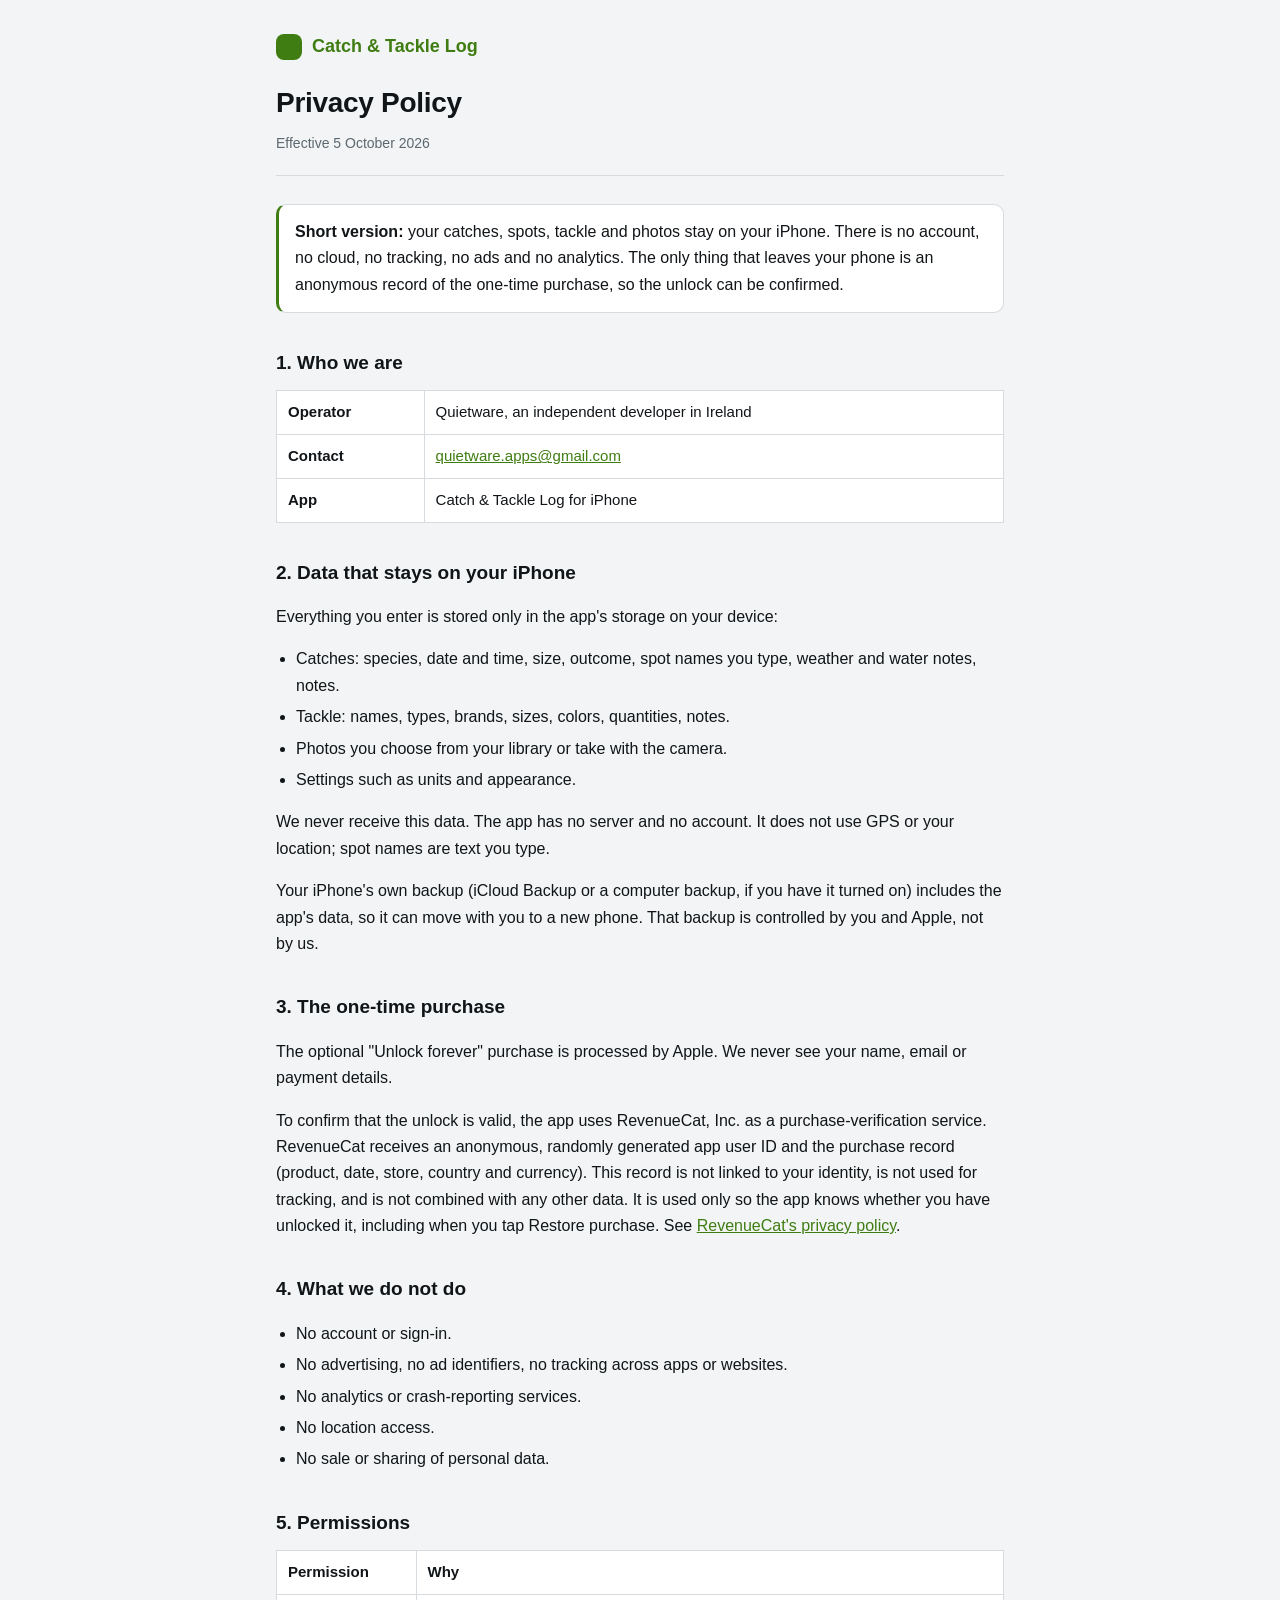
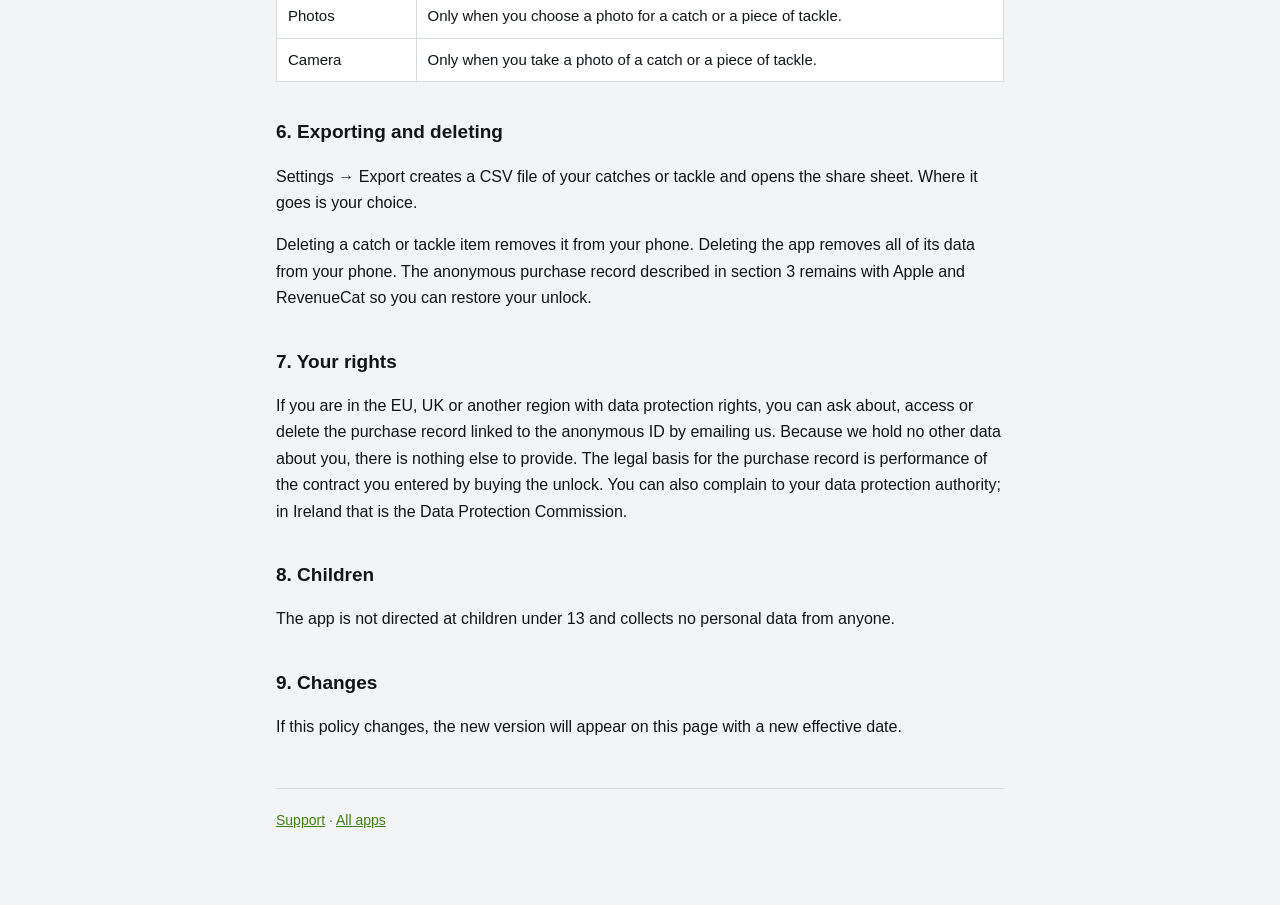
==== privacy.html @ 06556f9f "Add files via upload" ====
<!DOCTYPE html>
<html lang="en">
<head>
<meta charset="utf-8">
<meta name="viewport" content="width=device-width, initial-scale=1">
<title>Privacy Policy · Catch &amp; Tackle Log</title>
<link rel="stylesheet" href="../style.css">
</head>
<body>
<div class="wrap">

<header>
  <div class="brand"><span class="dot"></span> Catch &amp; Tackle Log</div>
  <h1>Privacy Policy</h1>
  <p class="meta">Effective 5 October 2026</p>
</header>

<div class="note">
  <strong>Short version:</strong> your catches, spots, tackle and photos stay on your iPhone. There is no account,
  no cloud, no tracking, no ads and no analytics. The only thing that leaves your phone is an anonymous
  record of the one-time purchase, so the unlock can be confirmed.
</div>

<h2>1. Who we are</h2>
<table>
  <tr><th>Operator</th><td>Quietware, an independent developer in Ireland</td></tr>
  <tr><th>Contact</th><td><a href="mailto:quietware.apps@gmail.com">quietware.apps@gmail.com</a></td></tr>
  <tr><th>App</th><td>Catch &amp; Tackle Log for iPhone</td></tr>
</table>

<h2>2. Data that stays on your iPhone</h2>
<p>Everything you enter is stored only in the app's storage on your device:</p>
<ul>
  <li>Catches: species, date and time, size, outcome, spot names you type, weather and water notes, notes.</li>
  <li>Tackle: names, types, brands, sizes, colors, quantities, notes.</li>
  <li>Photos you choose from your library or take with the camera.</li>
  <li>Settings such as units and appearance.</li>
</ul>
<p>We never receive this data. The app has no server and no account. It does not use GPS or your location;
spot names are text you type.</p>
<p>Your iPhone's own backup (iCloud Backup or a computer backup, if you have it turned on) includes the app's
data, so it can move with you to a new phone. That backup is controlled by you and Apple, not by us.</p>

<h2>3. The one-time purchase</h2>
<p>The optional "Unlock forever" purchase is processed by Apple. We never see your name, email or payment details.</p>
<p>To confirm that the unlock is valid, the app uses RevenueCat, Inc. as a purchase-verification service. RevenueCat
receives an anonymous, randomly generated app user ID and the purchase record (product, date, store, country and
currency). This record is not linked to your identity, is not used for tracking, and is not combined with any
other data. It is used only so the app knows whether you have unlocked it, including when you tap Restore purchase.
See <a href="https://www.revenuecat.com/privacy">RevenueCat's privacy policy</a>.</p>

<h2>4. What we do not do</h2>
<ul>
  <li>No account or sign-in.</li>
  <li>No advertising, no ad identifiers, no tracking across apps or websites.</li>
  <li>No analytics or crash-reporting services.</li>
  <li>No location access.</li>
  <li>No sale or sharing of personal data.</li>
</ul>

<h2>5. Permissions</h2>
<table>
  <tr><th>Permission</th><th>Why</th></tr>
  <tr><td>Photos</td><td>Only when you choose a photo for a catch or a piece of tackle.</td></tr>
  <tr><td>Camera</td><td>Only when you take a photo of a catch or a piece of tackle.</td></tr>
</table>

<h2>6. Exporting and deleting</h2>
<p>Settings → Export creates a CSV file of your catches or tackle and opens the share sheet. Where it goes is your choice.</p>
<p>Deleting a catch or tackle item removes it from your phone. Deleting the app removes all of its data from your phone.
The anonymous purchase record described in section 3 remains with Apple and RevenueCat so you can restore your unlock.</p>

<h2>7. Your rights</h2>
<p>If you are in the EU, UK or another region with data protection rights, you can ask about, access or delete the
purchase record linked to the anonymous ID by emailing us. Because we hold no other data about you, there is
nothing else to provide. The legal basis for the purchase record is performance of the contract you entered by buying the unlock.
You can also complain to your data protection authority; in Ireland that is the Data Protection Commission.</p>

<h2>8. Children</h2>
<p>The app is not directed at children under 13 and collects no personal data from anyone.</p>

<h2>9. Changes</h2>
<p>If this policy changes, the new version will appear on this page with a new effective date.</p>

<footer>
  <a href="support.html">Support</a> · <a href="../index.html">All apps</a>
</footer>
</div>
</body>
</html>
---- style.css ----
:root { --ink:#E8ECEF; --muted:#8A969E; --accent:#B7F24A; --line:#2A3238; --bg:#111518; --card:#1B2126; }
@media (prefers-color-scheme: light) {
  :root { --ink:#111518; --muted:#5C6870; --accent:#3F7D12; --line:#D5DBDF; --bg:#F2F4F5; --card:#FFFFFF; }
}
* { box-sizing:border-box; }
body { margin:0; background:var(--bg); color:var(--ink);
       font:16px/1.65 -apple-system,BlinkMacSystemFont,"Segoe UI",Roboto,Helvetica,Arial,sans-serif; }
.wrap { max-width:760px; margin:0 auto; padding:32px 16px 72px; }
header { border-bottom:1px solid var(--line); padding-bottom:20px; margin-bottom:28px; }
.brand { display:flex; align-items:center; gap:10px; font-weight:700; color:var(--accent); font-size:18px; }
.dot { width:26px; height:26px; border-radius:8px; background:var(--accent); display:inline-block; }
h1 { font-size:28px; margin:18px 0 6px; letter-spacing:-.3px; }
h2 { font-size:19px; margin:34px 0 8px; }
h3 { font-size:16px; margin:22px 0 6px; }
.meta { color:var(--muted); font-size:14px; margin:0; }
ul { padding-left:20px; }
li { margin:5px 0; }
a { color:var(--accent); }
.note { background:var(--card); border:1px solid var(--line); border-left:3px solid var(--accent);
        border-radius:10px; padding:14px 16px; margin:22px 0; }
table { border-collapse:collapse; width:100%; margin:12px 0; font-size:15px; background:var(--card); }
th, td { border:1px solid var(--line); padding:9px 11px; text-align:left; vertical-align:top; }
th { font-weight:600; }
footer { margin-top:48px; padding-top:20px; border-top:1px solid var(--line); color:var(--muted); font-size:14px; }
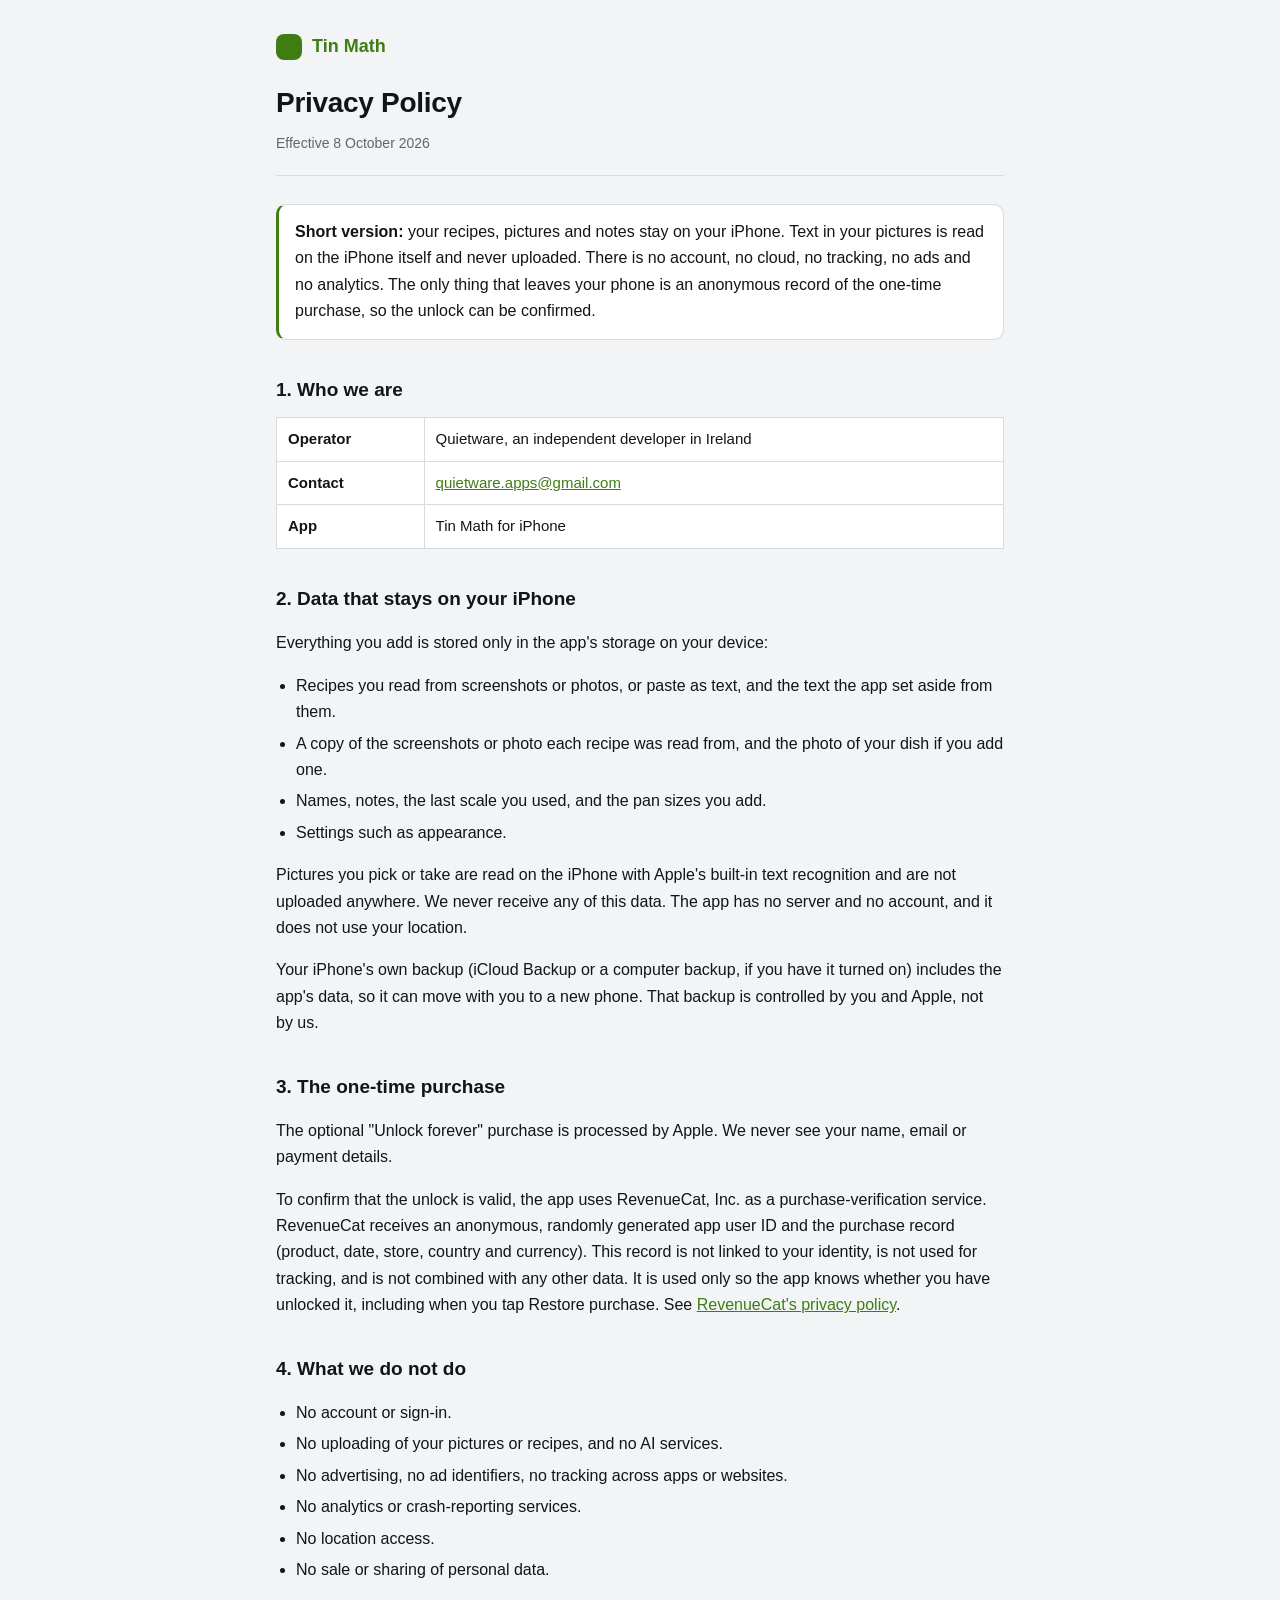
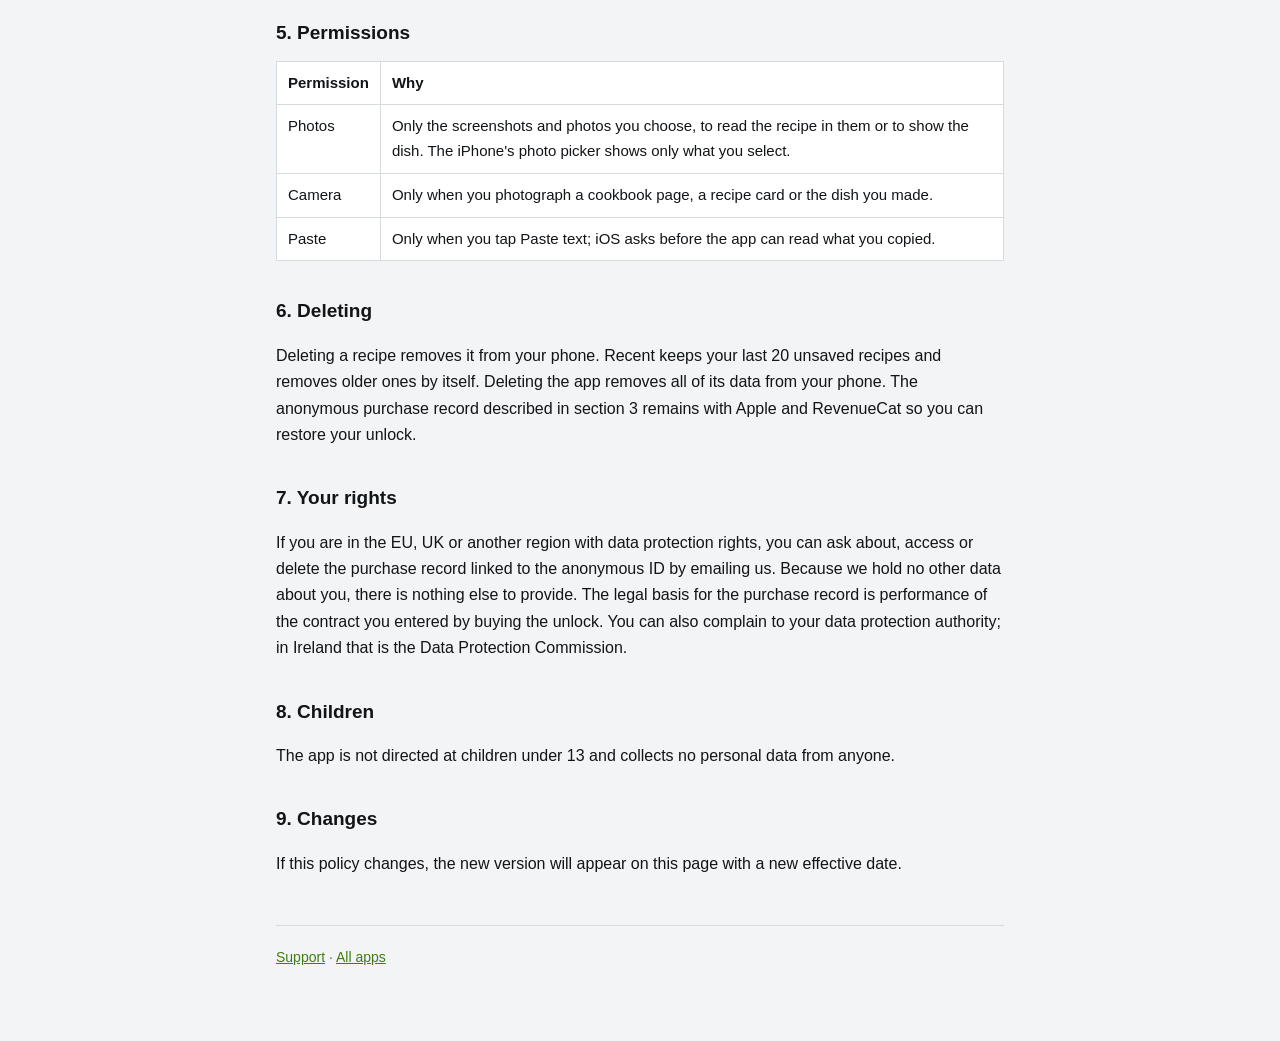
==== commit 5b95b7f1: "Add files via upload" ====
--- a/privacy.html
+++ b/privacy.html
@@ -3,41 +3,41 @@
 <head>
 <meta charset="utf-8">
 <meta name="viewport" content="width=device-width, initial-scale=1">
-<title>Privacy Policy · Catch &amp; Tackle Log</title>
+<title>Privacy Policy · Tin Math</title>
 <link rel="stylesheet" href="../style.css">
 </head>
 <body>
 <div class="wrap">
 
 <header>
-  <div class="brand"><span class="dot"></span> Catch &amp; Tackle Log</div>
+  <div class="brand"><span class="dot"></span> Tin Math</div>
   <h1>Privacy Policy</h1>
-  <p class="meta">Effective 5 October 2026</p>
+  <p class="meta">Effective 8 October 2026</p>
 </header>
 
 <div class="note">
-  <strong>Short version:</strong> your catches, spots, tackle and photos stay on your iPhone. There is no account,
-  no cloud, no tracking, no ads and no analytics. The only thing that leaves your phone is an anonymous
-  record of the one-time purchase, so the unlock can be confirmed.
+  <strong>Short version:</strong> your recipes, pictures and notes stay on your iPhone. Text in your pictures is
+  read on the iPhone itself and never uploaded. There is no account, no cloud, no tracking, no ads and no analytics.
+  The only thing that leaves your phone is an anonymous record of the one-time purchase, so the unlock can be confirmed.
 </div>
 
 <h2>1. Who we are</h2>
 <table>
   <tr><th>Operator</th><td>Quietware, an independent developer in Ireland</td></tr>
   <tr><th>Contact</th><td><a href="mailto:quietware.apps@gmail.com">quietware.apps@gmail.com</a></td></tr>
-  <tr><th>App</th><td>Catch &amp; Tackle Log for iPhone</td></tr>
+  <tr><th>App</th><td>Tin Math for iPhone</td></tr>
 </table>
 
 <h2>2. Data that stays on your iPhone</h2>
-<p>Everything you enter is stored only in the app's storage on your device:</p>
+<p>Everything you add is stored only in the app's storage on your device:</p>
 <ul>
-  <li>Catches: species, date and time, size, outcome, spot names you type, weather and water notes, notes.</li>
-  <li>Tackle: names, types, brands, sizes, colors, quantities, notes.</li>
-  <li>Photos you choose from your library or take with the camera.</li>
-  <li>Settings such as units and appearance.</li>
+  <li>Recipes you read from screenshots or photos, or paste as text, and the text the app set aside from them.</li>
+  <li>A copy of the screenshots or photo each recipe was read from, and the photo of your dish if you add one.</li>
+  <li>Names, notes, the last scale you used, and the pan sizes you add.</li>
+  <li>Settings such as appearance.</li>
 </ul>
-<p>We never receive this data. The app has no server and no account. It does not use GPS or your location;
-spot names are text you type.</p>
+<p>Pictures you pick or take are read on the iPhone with Apple's built-in text recognition and are not uploaded
+anywhere. We never receive any of this data. The app has no server and no account, and it does not use your location.</p>
 <p>Your iPhone's own backup (iCloud Backup or a computer backup, if you have it turned on) includes the app's
 data, so it can move with you to a new phone. That backup is controlled by you and Apple, not by us.</p>
 
@@ -52,6 +52,7 @@
 <h2>4. What we do not do</h2>
 <ul>
   <li>No account or sign-in.</li>
+  <li>No uploading of your pictures or recipes, and no AI services.</li>
   <li>No advertising, no ad identifiers, no tracking across apps or websites.</li>
   <li>No analytics or crash-reporting services.</li>
   <li>No location access.</li>
@@ -61,14 +62,15 @@
 <h2>5. Permissions</h2>
 <table>
   <tr><th>Permission</th><th>Why</th></tr>
-  <tr><td>Photos</td><td>Only when you choose a photo for a catch or a piece of tackle.</td></tr>
-  <tr><td>Camera</td><td>Only when you take a photo of a catch or a piece of tackle.</td></tr>
+  <tr><td>Photos</td><td>Only the screenshots and photos you choose, to read the recipe in them or to show the dish. The iPhone's photo picker shows only what you select.</td></tr>
+  <tr><td>Camera</td><td>Only when you photograph a cookbook page, a recipe card or the dish you made.</td></tr>
+  <tr><td>Paste</td><td>Only when you tap Paste text; iOS asks before the app can read what you copied.</td></tr>
 </table>
 
-<h2>6. Exporting and deleting</h2>
-<p>Settings → Export creates a CSV file of your catches or tackle and opens the share sheet. Where it goes is your choice.</p>
-<p>Deleting a catch or tackle item removes it from your phone. Deleting the app removes all of its data from your phone.
-The anonymous purchase record described in section 3 remains with Apple and RevenueCat so you can restore your unlock.</p>
+<h2>6. Deleting</h2>
+<p>Deleting a recipe removes it from your phone. Recent keeps your last 20 unsaved recipes and removes older ones by itself.
+Deleting the app removes all of its data from your phone. The anonymous purchase record described in section 3 remains
+with Apple and RevenueCat so you can restore your unlock.</p>
 
 <h2>7. Your rights</h2>
 <p>If you are in the EU, UK or another region with data protection rights, you can ask about, access or delete the
